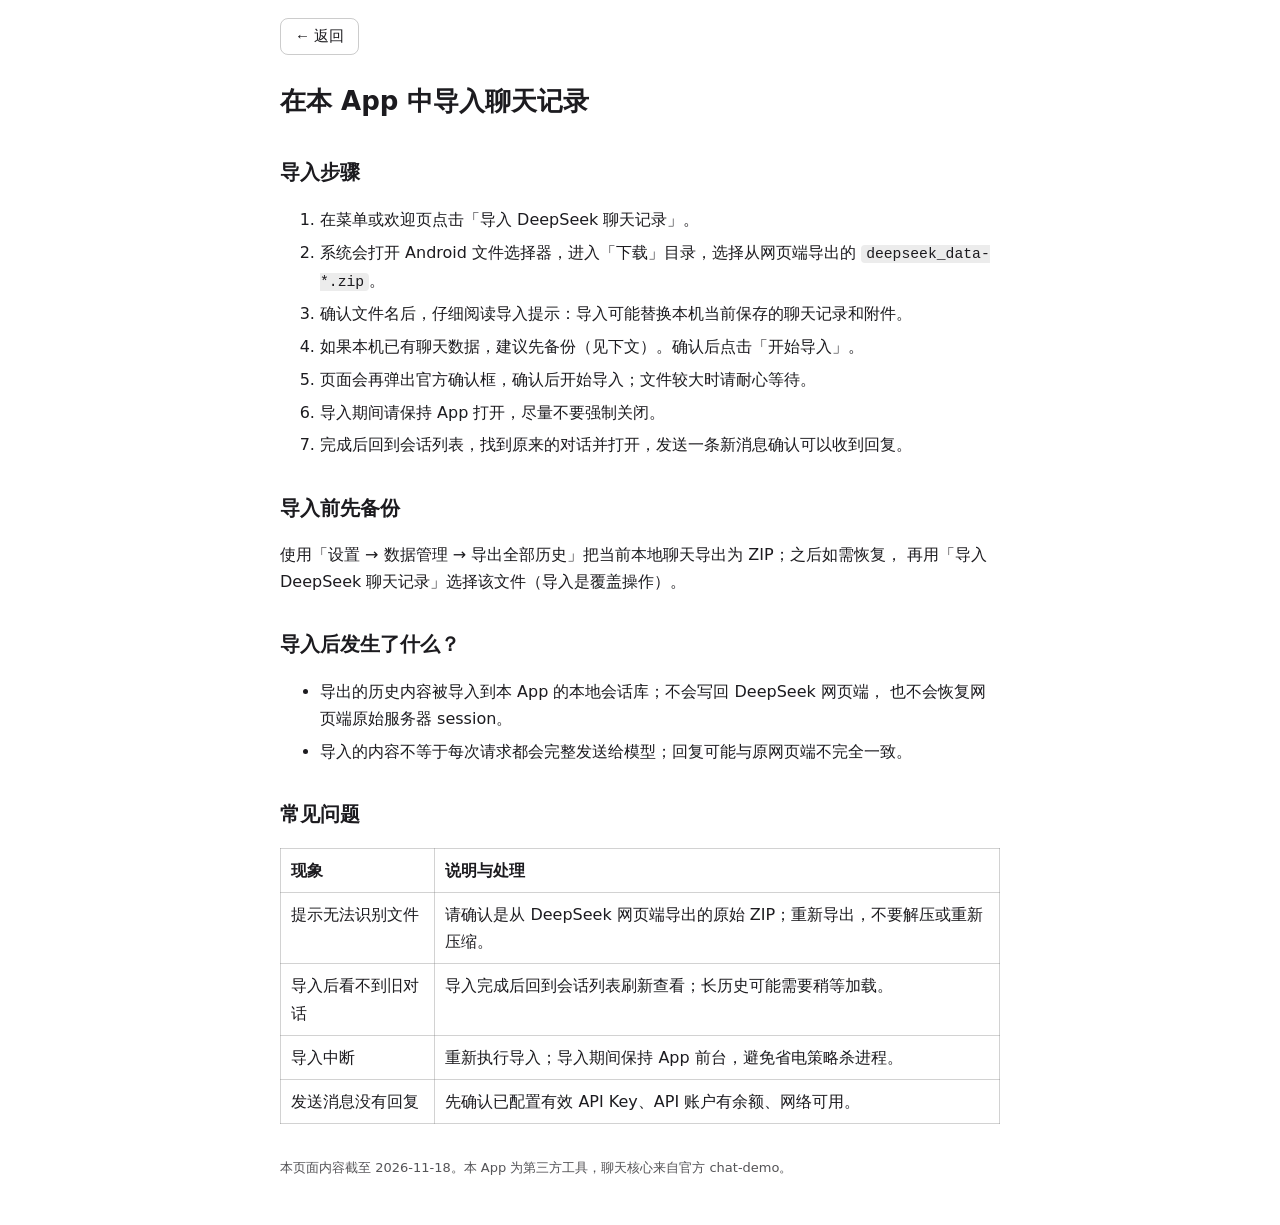
==== src/app/src/main/assets/help/help_import.html @ f7c98eec "first commit" ====
<!doctype html>
<html lang="zh-CN">
<head>
  <meta charset="utf-8" />
  <meta name="viewport" content="width=device-width, initial-scale=1" />
  <meta name="color-scheme" content="light dark" />
  <title>帮助：导入历史记录</title>
  <link rel="stylesheet" href="help.css" />
</head>
<body>
<main>
  <div class="back"><button class="back-btn" onclick="history.back()">← 返回</button></div>
  <h1>在本 App 中导入聊天记录</h1>

  <h2>导入步骤</h2>
  <ol>
    <li>在菜单或欢迎页点击「导入 DeepSeek 聊天记录」。</li>
    <li>系统会打开 Android 文件选择器，进入「下载」目录，选择从网页端导出的
      <code>deepseek_data-*.zip</code>。</li>
    <li>确认文件名后，仔细阅读导入提示：导入可能替换本机当前保存的聊天记录和附件。</li>
    <li>如果本机已有聊天数据，建议先备份（见下文）。确认后点击「开始导入」。</li>
    <li>页面会再弹出官方确认框，确认后开始导入；文件较大时请耐心等待。</li>
    <li>导入期间请保持 App 打开，尽量不要强制关闭。</li>
    <li>完成后回到会话列表，找到原来的对话并打开，发送一条新消息确认可以收到回复。</li>
  </ol>

  <h2>导入前先备份</h2>
  <p>
    使用「设置 → 数据管理 → 导出全部历史」把当前本地聊天导出为 ZIP；之后如需恢复，
    再用「导入 DeepSeek 聊天记录」选择该文件（导入是覆盖操作）。
  </p>

  <h2>导入后发生了什么？</h2>
  <ul>
    <li>导出的历史内容被导入到本 App 的本地会话库；不会写回 DeepSeek 网页端，
      也不会恢复网页端原始服务器 session。</li>
    <li>导入的内容不等于每次请求都会完整发送给模型；回复可能与原网页端不完全一致。</li>
  </ul>

  <h2>常见问题</h2>
  <div class="table-wrap">
    <table>
      <tr><th>现象</th><th>说明与处理</th></tr>
      <tr><td>提示无法识别文件</td><td>请确认是从 DeepSeek 网页端导出的原始 ZIP；重新导出，不要解压或重新压缩。</td></tr>
      <tr><td>导入后看不到旧对话</td><td>导入完成后回到会话列表刷新查看；长历史可能需要稍等加载。</td></tr>
      <tr><td>导入中断</td><td>重新执行导入；导入期间保持 App 前台，避免省电策略杀进程。</td></tr>
      <tr><td>发送消息没有回复</td><td>先确认已配置有效 API Key、API 账户有余额、网络可用。</td></tr>
    </table>
  </div>

  <footer>本页面内容截至 2026-11-18。本 App 为第三方工具，聊天核心来自官方 chat-demo。</footer>
</main>
</body>
</html>
---- src/app/src/main/assets/help/help.css ----
/* 帮助页共享样式：响应式，浅色/深色跟随系统 */
:root { color-scheme: light dark; }
* { box-sizing: border-box; }
body {
  margin: 0; padding: 0 16px 48px;
  font-family: system-ui, -apple-system, "Noto Sans SC", "PingFang SC", "Microsoft YaHei", sans-serif;
  line-height: 1.7; font-size: clamp(15px, 4vw, 16px);
  background: #ffffff; color: #1c1b1f;
}
@media (prefers-color-scheme: dark) {
  body { background: #1c1b1f; color: #e6e1e5; }
  a { color: #a9b4ff; }
}
main { max-width: 720px; margin: 0 auto; }
h1 { font-size: clamp(20px, 5.5vw, 26px); margin-top: 24px; }
h2 { font-size: clamp(17px, 4.6vw, 20px); margin-top: 1.6em; }
code { background: rgba(127,127,127,.15); padding: 1px 5px; border-radius: 4px; font-size: .92em; word-break: break-all; }
.table-wrap { overflow-x: auto; }
table { border-collapse: collapse; width: 100%; }
th, td { border: 1px solid rgba(127,127,127,.35); padding: 8px 10px; text-align: left; vertical-align: top; }
.note { background: rgba(57,73,171,.10); border-left: 4px solid #3949AB; padding: 10px 14px; border-radius: 6px; margin: 14px 0; }
.warn { background: rgba(176,0,32,.10); border-left: 4px solid #B00020; padding: 10px 14px; border-radius: 6px; margin: 14px 0; }
ol li, ul li { margin: .35em 0; }
.back { margin: 18px 0 8px; }
button.back-btn {
  font-size: 15px; padding: 8px 14px; border-radius: 8px;
  border: 1px solid rgba(127,127,127,.4); background: transparent;
  color: inherit; cursor: pointer;
}
footer { margin-top: 2.5em; font-size: 13px; opacity: .75; }
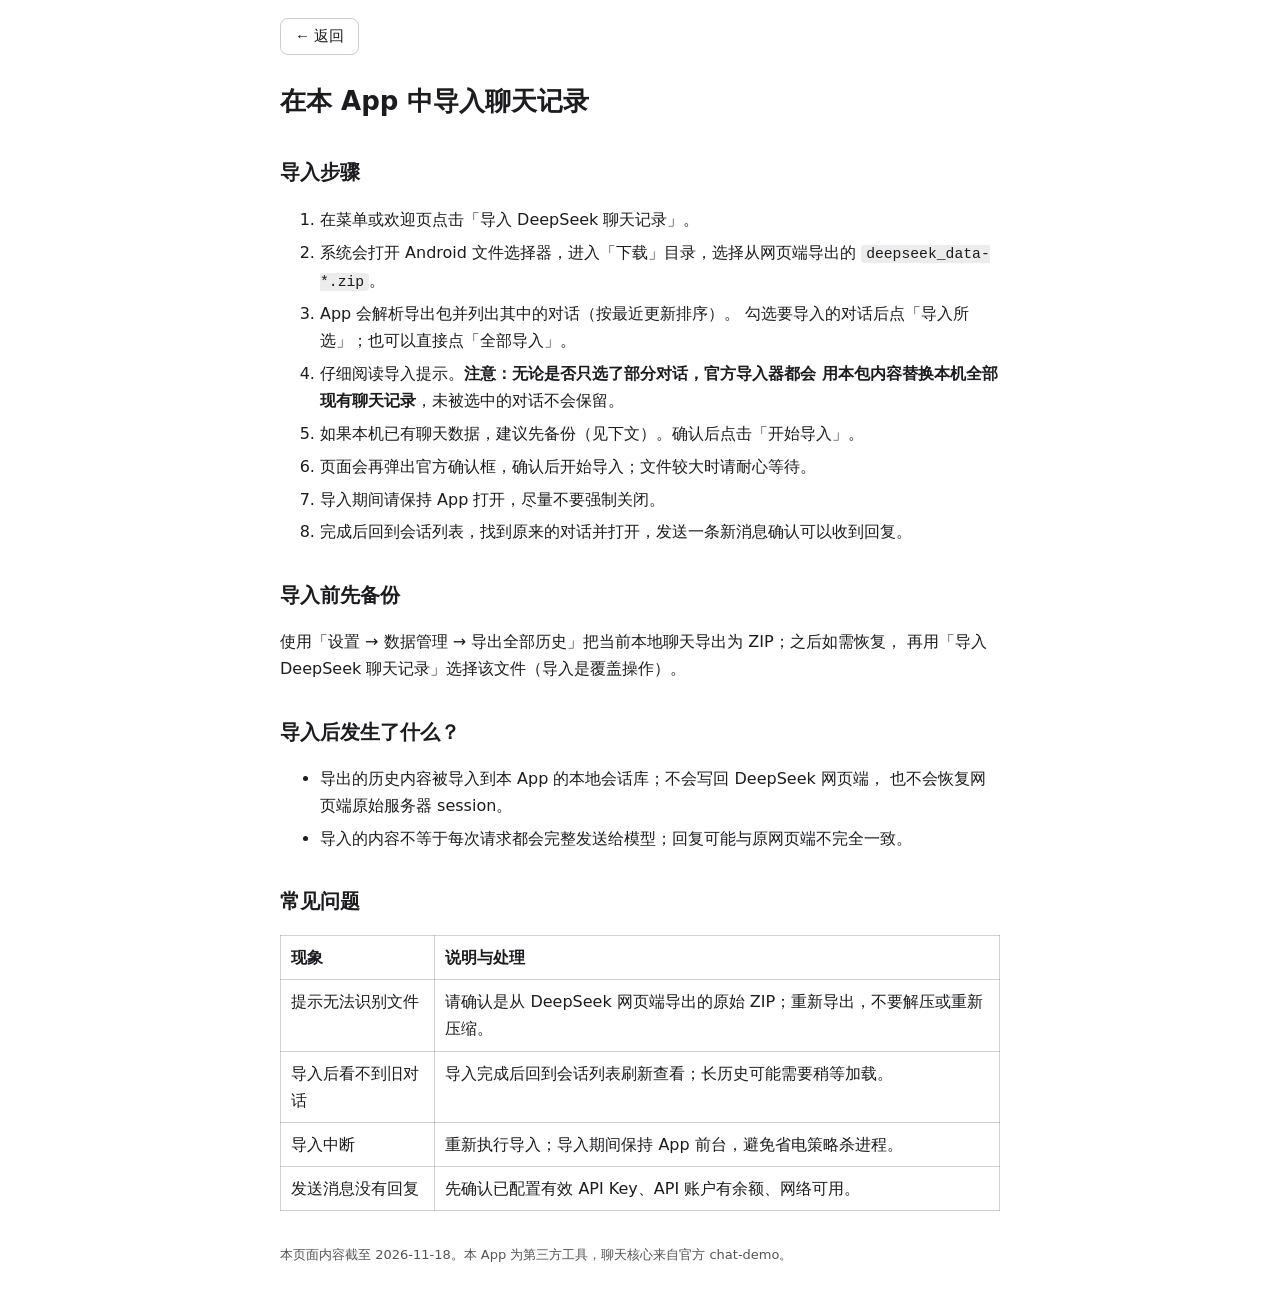
==== commit 0322d7b7: "可选导入会话" ====
--- a/src/app/src/main/assets/help/help_import.html
+++ b/src/app/src/main/assets/help/help_import.html
@@ -17,7 +17,10 @@
     <li>在菜单或欢迎页点击「导入 DeepSeek 聊天记录」。</li>
     <li>系统会打开 Android 文件选择器，进入「下载」目录，选择从网页端导出的
       <code>deepseek_data-*.zip</code>。</li>
-    <li>确认文件名后，仔细阅读导入提示：导入可能替换本机当前保存的聊天记录和附件。</li>
+    <li>App 会解析导出包并列出其中的对话（按最近更新排序）。
+      勾选要导入的对话后点「导入所选」；也可以直接点「全部导入」。</li>
+    <li>仔细阅读导入提示。<strong>注意：无论是否只选了部分对话，官方导入器都会
+      用本包内容替换本机全部现有聊天记录</strong>，未被选中的对话不会保留。</li>
     <li>如果本机已有聊天数据，建议先备份（见下文）。确认后点击「开始导入」。</li>
     <li>页面会再弹出官方确认框，确认后开始导入；文件较大时请耐心等待。</li>
     <li>导入期间请保持 App 打开，尽量不要强制关闭。</li>
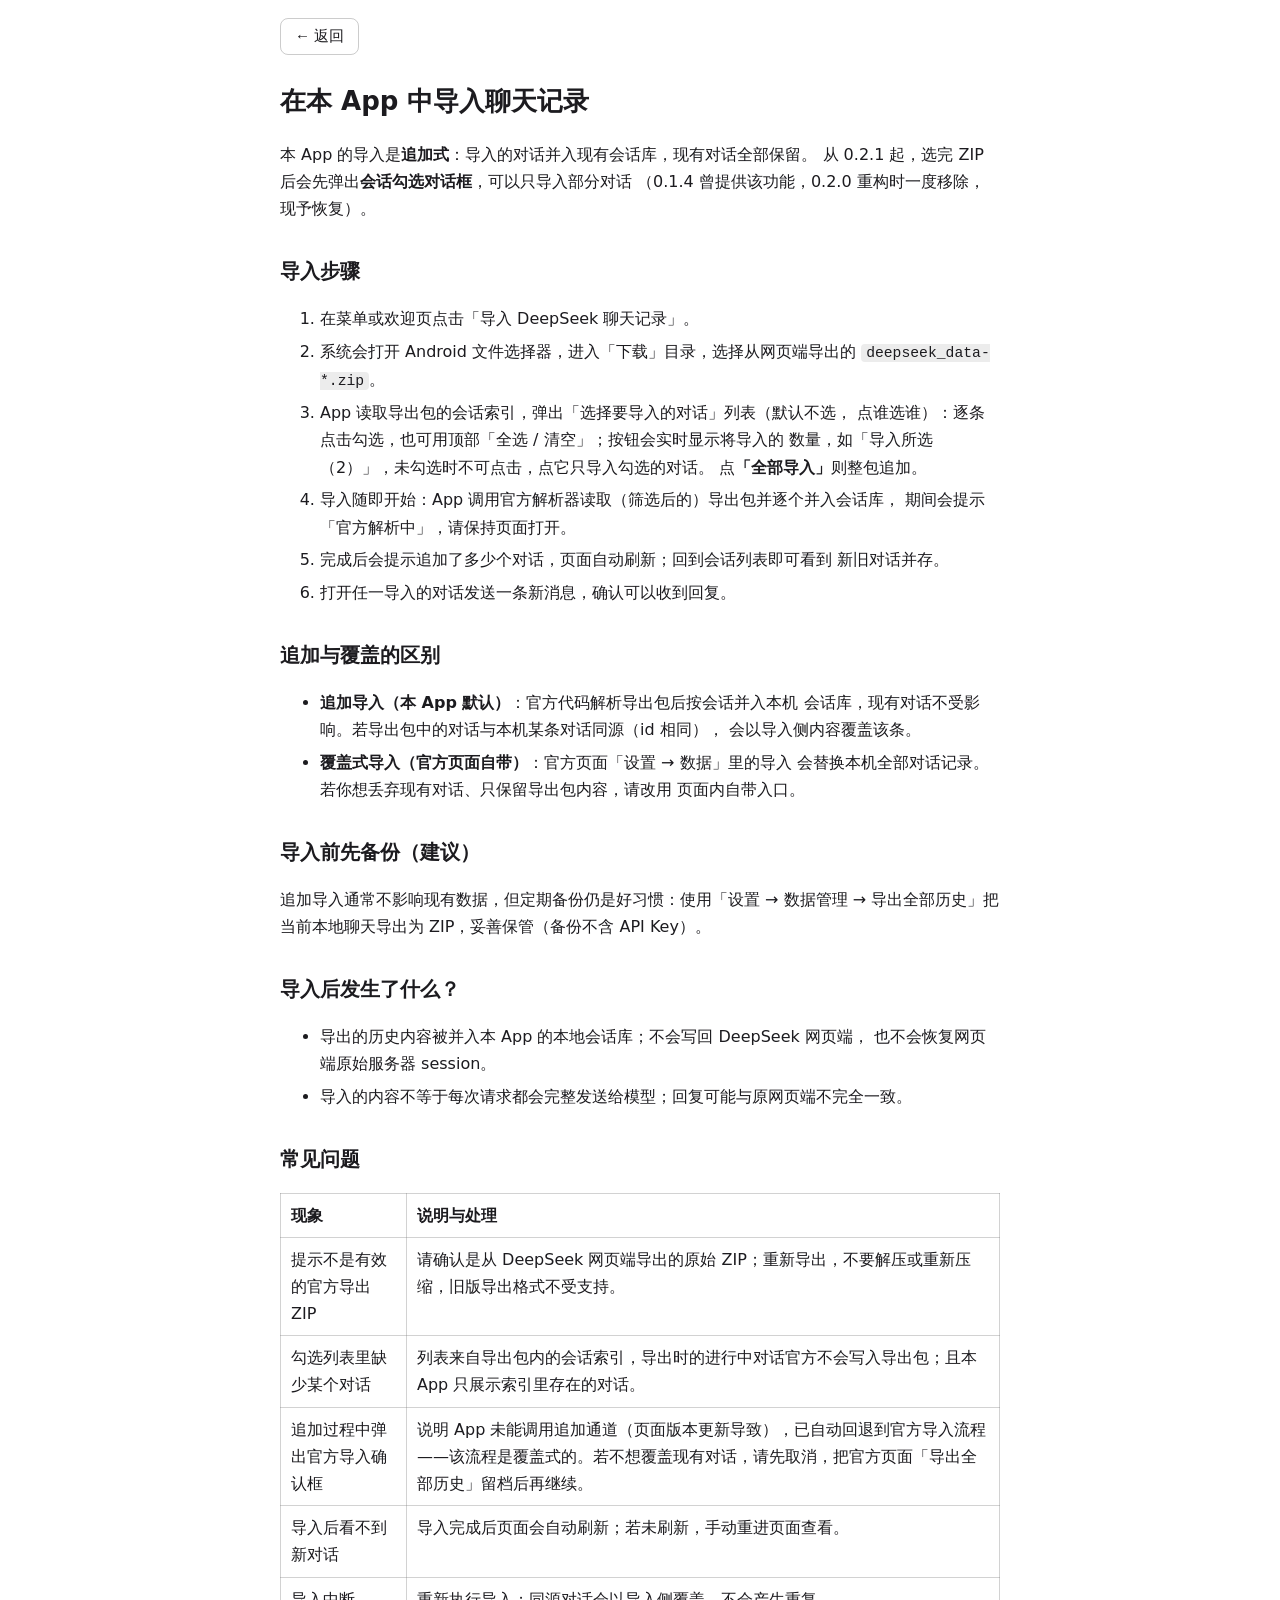
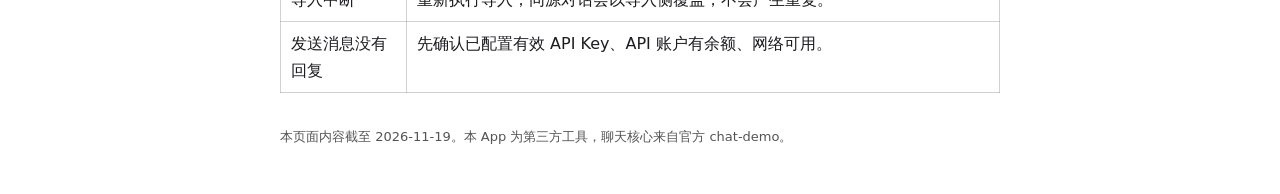
==== commit 075dc6b6: "fix bug: 导入时可选对话；后面导入的不覆盖前面导入过的" ====
--- a/src/app/src/main/assets/help/help_import.html
+++ b/src/app/src/main/assets/help/help_import.html
@@ -12,30 +12,45 @@
   <div class="back"><button class="back-btn" onclick="history.back()">← 返回</button></div>
   <h1>在本 App 中导入聊天记录</h1>
 
+  <p>本 App 的导入是<strong>追加式</strong>：导入的对话并入现有会话库，现有对话全部保留。
+    从 0.2.1 起，选完 ZIP 后会先弹出<strong>会话勾选对话框</strong>，可以只导入部分对话
+    （0.1.4 曾提供该功能，0.2.0 重构时一度移除，现予恢复）。</p>
+
   <h2>导入步骤</h2>
   <ol>
     <li>在菜单或欢迎页点击「导入 DeepSeek 聊天记录」。</li>
     <li>系统会打开 Android 文件选择器，进入「下载」目录，选择从网页端导出的
       <code>deepseek_data-*.zip</code>。</li>
-    <li>App 会解析导出包并列出其中的对话（按最近更新排序）。
-      勾选要导入的对话后点「导入所选」；也可以直接点「全部导入」。</li>
-    <li>仔细阅读导入提示。<strong>注意：无论是否只选了部分对话，官方导入器都会
-      用本包内容替换本机全部现有聊天记录</strong>，未被选中的对话不会保留。</li>
-    <li>如果本机已有聊天数据，建议先备份（见下文）。确认后点击「开始导入」。</li>
-    <li>页面会再弹出官方确认框，确认后开始导入；文件较大时请耐心等待。</li>
-    <li>导入期间请保持 App 打开，尽量不要强制关闭。</li>
-    <li>完成后回到会话列表，找到原来的对话并打开，发送一条新消息确认可以收到回复。</li>
+    <li>App 读取导出包的会话索引，弹出「选择要导入的对话」列表（默认不选，
+      点谁选谁）：逐条点击勾选，也可用顶部「全选 / 清空」；按钮会实时显示将导入的
+      数量，如「导入所选（2）」，未勾选时不可点击，点它只导入勾选的对话。
+      点<strong>「全部导入」</strong>则整包追加。</li>
+    <li>导入随即开始：App 调用官方解析器读取（筛选后的）导出包并逐个并入会话库，
+      期间会提示「官方解析中」，请保持页面打开。</li>
+    <li>完成后会提示追加了多少个对话，页面自动刷新；回到会话列表即可看到
+      新旧对话并存。</li>
+    <li>打开任一导入的对话发送一条新消息，确认可以收到回复。</li>
   </ol>
 
-  <h2>导入前先备份</h2>
+  <h2>追加与覆盖的区别</h2>
+  <ul>
+    <li><strong>追加导入（本 App 默认）</strong>：官方代码解析导出包后按会话并入本机
+      会话库，现有对话不受影响。若导出包中的对话与本机某条对话同源（id 相同），
+      会以导入侧内容覆盖该条。</li>
+    <li><strong>覆盖式导入（官方页面自带）</strong>：官方页面「设置 → 数据」里的导入
+      会替换本机全部对话记录。若你想丢弃现有对话、只保留导出包内容，请改用
+      页面内自带入口。</li>
+  </ul>
+
+  <h2>导入前先备份（建议）</h2>
   <p>
-    使用「设置 → 数据管理 → 导出全部历史」把当前本地聊天导出为 ZIP；之后如需恢复，
-    再用「导入 DeepSeek 聊天记录」选择该文件（导入是覆盖操作）。
+    追加导入通常不影响现有数据，但定期备份仍是好习惯：使用「设置 → 数据管理 →
+    导出全部历史」把当前本地聊天导出为 ZIP，妥善保管（备份不含 API Key）。
   </p>
 
   <h2>导入后发生了什么？</h2>
   <ul>
-    <li>导出的历史内容被导入到本 App 的本地会话库；不会写回 DeepSeek 网页端，
+    <li>导出的历史内容被并入本 App 的本地会话库；不会写回 DeepSeek 网页端，
       也不会恢复网页端原始服务器 session。</li>
     <li>导入的内容不等于每次请求都会完整发送给模型；回复可能与原网页端不完全一致。</li>
   </ul>
@@ -44,14 +59,16 @@
   <div class="table-wrap">
     <table>
       <tr><th>现象</th><th>说明与处理</th></tr>
-      <tr><td>提示无法识别文件</td><td>请确认是从 DeepSeek 网页端导出的原始 ZIP；重新导出，不要解压或重新压缩。</td></tr>
-      <tr><td>导入后看不到旧对话</td><td>导入完成后回到会话列表刷新查看；长历史可能需要稍等加载。</td></tr>
-      <tr><td>导入中断</td><td>重新执行导入；导入期间保持 App 前台，避免省电策略杀进程。</td></tr>
+      <tr><td>提示不是有效的官方导出 ZIP</td><td>请确认是从 DeepSeek 网页端导出的原始 ZIP；重新导出，不要解压或重新压缩，旧版导出格式不受支持。</td></tr>
+      <tr><td>勾选列表里缺少某个对话</td><td>列表来自导出包内的会话索引，导出时的进行中对话官方不会写入导出包；且本 App 只展示索引里存在的对话。</td></tr>
+      <tr><td>追加过程中弹出官方导入确认框</td><td>说明 App 未能调用追加通道（页面版本更新导致），已自动回退到官方导入流程——该流程是覆盖式的。若不想覆盖现有对话，请先取消，把官方页面「导出全部历史」留档后再继续。</td></tr>
+      <tr><td>导入后看不到新对话</td><td>导入完成后页面会自动刷新；若未刷新，手动重进页面查看。</td></tr>
+      <tr><td>导入中断</td><td>重新执行导入；同源对话会以导入侧覆盖，不会产生重复。</td></tr>
       <tr><td>发送消息没有回复</td><td>先确认已配置有效 API Key、API 账户有余额、网络可用。</td></tr>
     </table>
   </div>
 
-  <footer>本页面内容截至 2026-11-18。本 App 为第三方工具，聊天核心来自官方 chat-demo。</footer>
+  <footer>本页面内容截至 2026-11-19。本 App 为第三方工具，聊天核心来自官方 chat-demo。</footer>
 </main>
 </body>
 </html>
